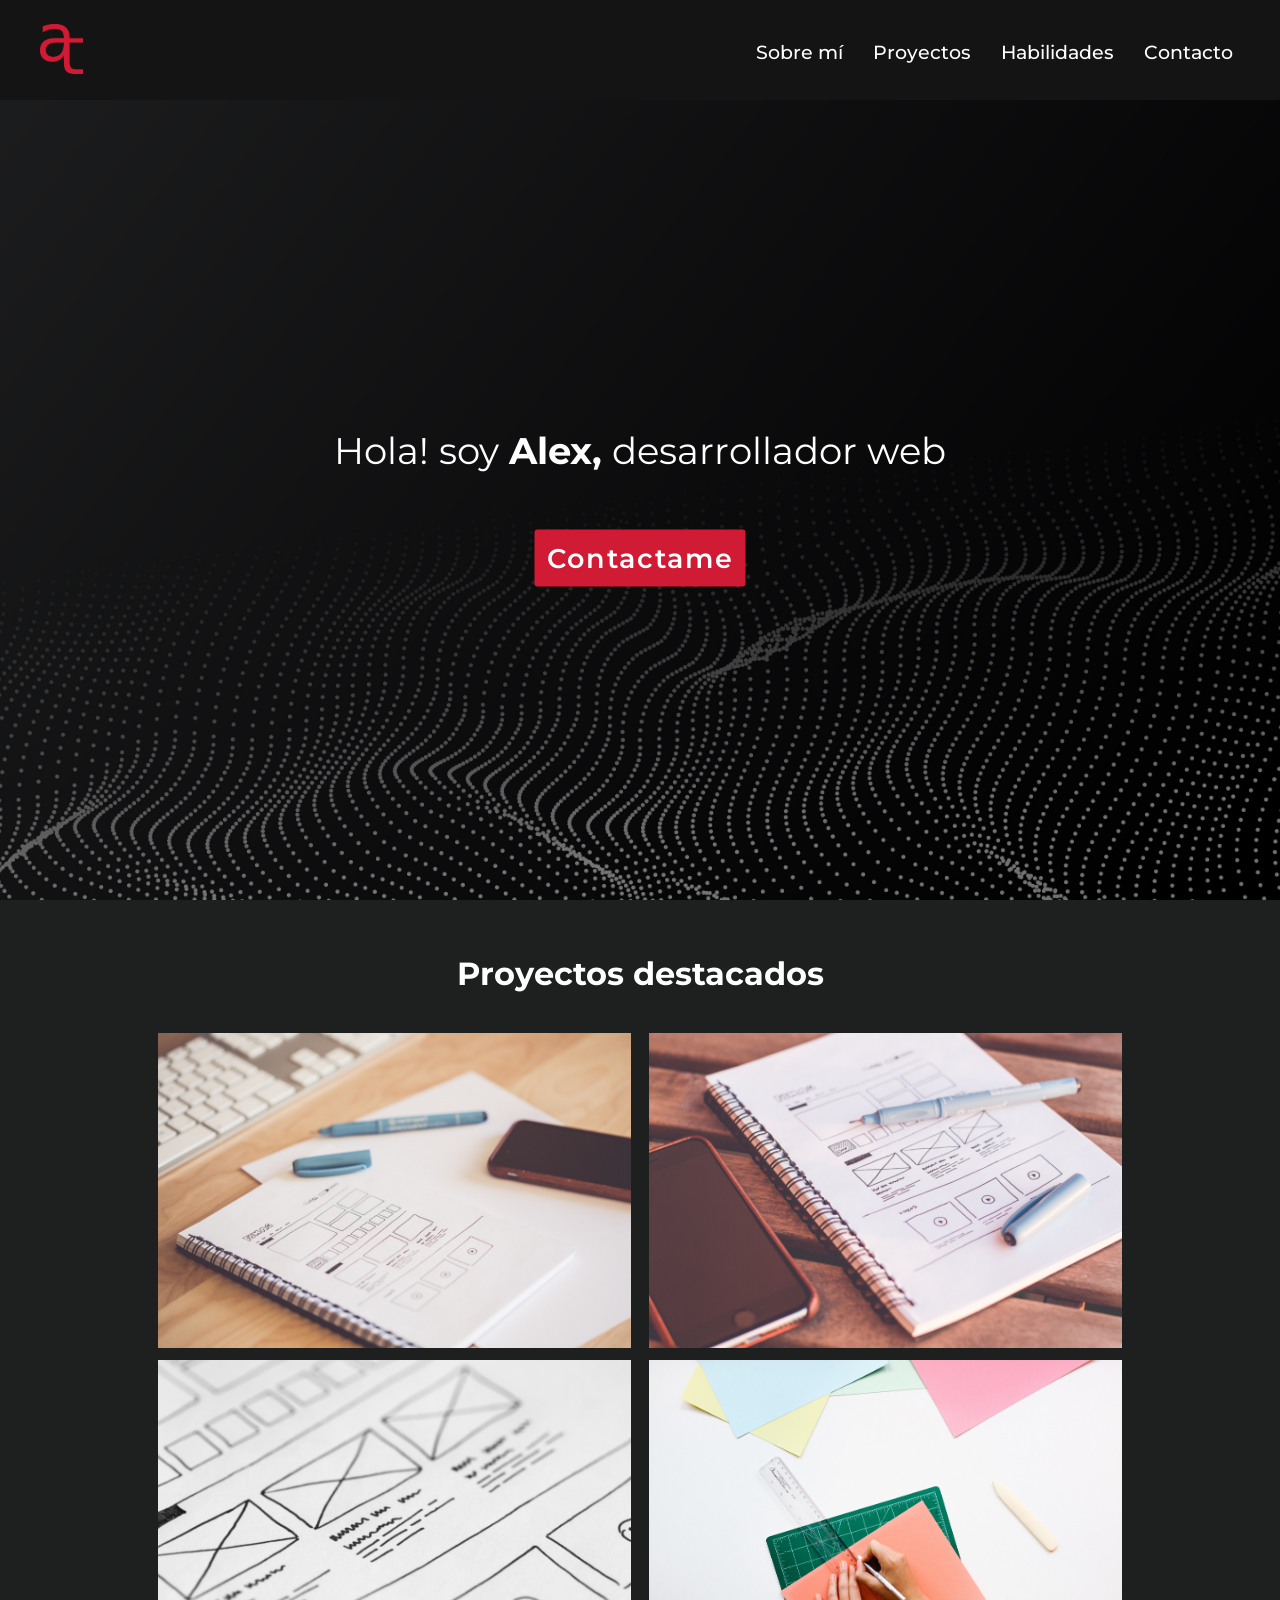
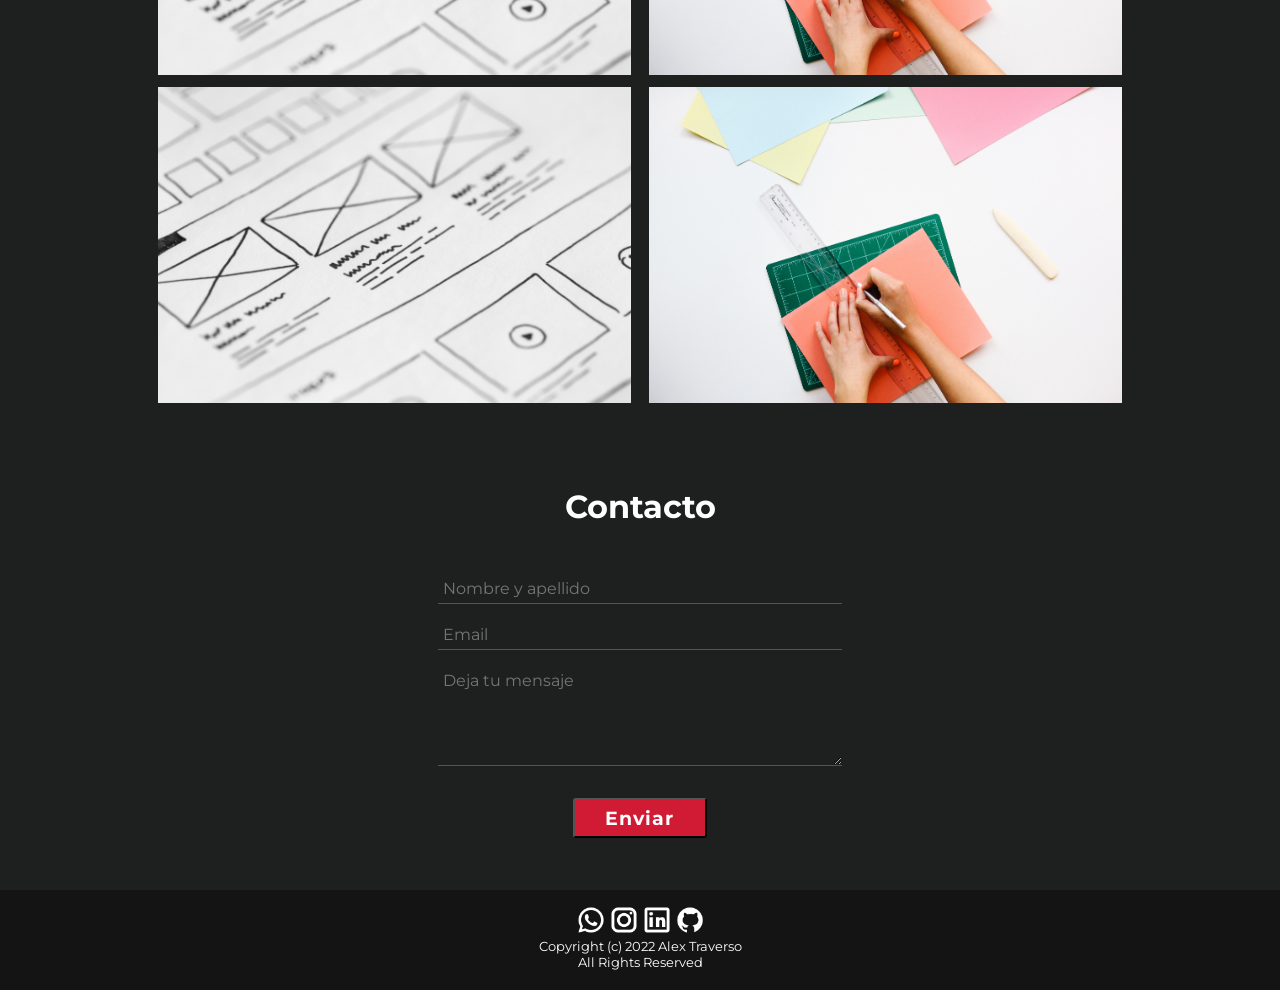
==== index.html @ 80f52146 "primer commit" ====
<!DOCTYPE html>
<html lang="es">
<head>
    <meta charset="UTF-8">
    <meta http-equiv="X-UA-Compatible" content="IE=edge">
    <meta name="viewport" content="width=device-width, initial-scale=1.0">
    <link href="styles/style.css" rel="stylesheet">
    <link rel="preconnect" href="https://fonts.googleapis.com">
<link rel="preconnect" href="https://fonts.gstatic.com" crossorigin>
<link href="https://fonts.googleapis.com/css2?family=Montserrat:ital,wght@0,100;0,200;0,300;0,400;0,500;0,600;0,700;0,800;0,900;1,100;1,200;1,300;1,400;1,500;1,600;1,700;1,800;1,900&display=swap" rel="stylesheet">
<link href="https://unpkg.com/aos@2.3.1/dist/aos.css" rel="stylesheet">
    <title>Alex Traverso</title>
</head>
<body>


        <header id="main-header">
        
            <a href='index.html'><img class="logo" src="images/logo.png" alt="logo"></a>
            
            <nav>
                <input type="checkbox" id="checkbox_toggle" />
                    <label for="checkbox_toggle" class="hamburger">&#9776;</label>

                <ul class="navegacion">
                    <li><a href="pages/sobremi.html">Sobre mí</a></li>
                    <li><a href="pages/proyectos.html">Proyectos</a></li>
                    <li><a href="pages/habilidades.html">Habilidades</a></li>
                    <li><a href="pages/contacto.html">Contacto</a></li>
                </ul>
            </nav>
        </header>


<div class="contenedorgeneral">

    <div class="banner__contenedor">
    <img class="banner__imagen" src="images/banner.jpg" alt="banner">
    <div class="texto__inicio">
        <h1 class="texto__saludo">Hola! soy <strong>Alex,</strong> desarrollador web</h1>
            <div class="contendor__boton">
                <a class="botoncontactame" target="blank" href='https://google.com'>Contactame</a>
            </div>
        </div>
    </div>
    
        <section class="proyectos__cajaindex">
            <h2 class="proyectos__titulo">Proyectos destacados</h2>

        <div class="proyectos__contenedorgrid">

            <div class="contenedor__trabajo">
            <a href='pages/proyectos.html'><img class="trabajodest trabajo1" src="images/trabajo1.jpg" alt="trabajo 1"></a>
            </div>

            <div class="contenedor__trabajo">
                <a href='pages/proyectos.html'><img  class="trabajodest trabajo2" src="images/trabajo2.jpg" alt="trabajo 2"></a>
            </div>

            <div class="contenedor__trabajo">
                <a href='pages/proyectos.html'><img class="trabajodest trabajo3" src="images/trabajo3.jpg" alt="trabajo 3"></a>
            </div>

            <div class="contenedor__trabajo">
                <a href='pages/proyectos.html'><img class="trabajodest trabajo4" src="images/trabajo4.jpg" alt="trabajo 4"></a>
            </div>

            <div class="contenedor__trabajo">
                <a href='pages/proyectos.html'><img class="trabajodest trabajo5" src="images/trabajo3.jpg" alt="trabajo 3"></a>
            </div>

            <div class="contenedor__trabajo">
                <a href='pages/proyectos.html'><img class="trabajodest trabajo6" src="images/trabajo4.jpg" alt="trabajo 4"></a>
            </div>
            
            </div>   
        </section>

    <section class="formulario">
<form action="enviar.php" method="post" enctype="application/x-www-form-urlencoded">
    <h2 class="formulario__titulo">Contacto</h2>
    <input class="formulario__nombre" type="text" required placeholder="Nombre y apellido"> 
    <input class="formulario__mail" type="email" required placeholder="Email">
    <textarea class="formulario__mensaje" type="text" placeholder="Deja tu mensaje"></textarea>
    <input class="formulario__enviar" type="submit" value="Enviar">
    
</form>
    </section>
    
</div>
    <footer>
        <div class="imagenesfooter">
            <a target="blank" href='https://web.whatsapp.com/'><img class="wppfooter" src="images/wpp.png" alt="whatsapp"></a>
            <a target="blank" href='https://www.instagram.com/'><img class="igfooter" src="images/ig.png" alt="instagram"></a>
            <a target="blank" href='https://www.linkedin.com/'><img class="lkfooter" src="images/linkedin.png" alt="linkedin"></a>
            <a target="blank" href='https://github.com/'><img class="githubfooter" src="images/github.png" alt="github"></a>
        </div>
        <p>Copyright (c) 2022 Alex Traverso <br>
            All Rights Reserved</p>
    </footer>
    
    <script src="https://unpkg.com/aos@2.3.1/dist/aos.js"></script>
    <script>
        AOS.init();
    </script>

    </body>
    
</html>
---- styles/style.css ----
*{
    margin: 0;
    padding: 0;
    box-sizing: border-box;
}

body {
    font-family: 'Montserrat', sans-serif;
    color: white;
    background-color: #1E2020;
}

.contenedorgeneral {
    min-height: calc(100vh - 100px - 100px);
}

#main-header {
    position: sticky; z-index: 2;
    width: 100%;
    top: 0;
    display: flex;
    align-items: center;
    color: #fff;
}

input[type=checkbox]{
    display: none;
}

.hamburger {
    display: none;
    font-size: 24px;
    user-select: none;
}

a {
    text-decoration: none;
    color: white;
}


nav {
    background-color: #141414;
    width: 100%;
    height: 100px;
}


nav ul {
    display: flex;
    align-content: center;
    justify-content: center;
    height: 100%;
    font-weight: 500;
    font-size: 1.2rem;
    float: right;
    margin-right: 2rem;
    list-style: none;
}

nav ul li {
    margin-top: 40px;
    display: block;
}
    
    nav ul li a {
        text-align: center;
        cursor: pointer;
        display: block;
        padding: 0 15px;
        text-decoration: none;
    }
    
        nav ul li a:hover {
            transform: scale(1.1);
            transition-duration: 0.5s;
            color: #D11B35;
        }


li {
    list-style: none;
    display: inline-block;
}

.logo{
    position: absolute;
    top: 0;
    margin-top: 1.5rem;
    margin-left: 2.5rem;
    height: 50%;
}

.active {
    font-weight: bold;
}

.texto__inicio{
    text-align: center;
}

.texto__saludo{
    font-weight: 400;
    font-size: 2.3rem;
    position: absolute;
    top: 50%;
    left: 50%;
    transform: translate(-50%, -50%);
}

.botoncontactame{
    font-size: 1.7rem;
    font-weight: 600;
    border: 2px solid #D11B35;
    background-color: #D11B35;
    border-radius: 3px;
    letter-spacing: 2px;
    padding: 10px;
    position: absolute;
    top: 62%;
    left: 50%;
    transform: translate(-50%, -50%);
}

.banner__imagen {
    height: calc(100vh - 100px);
    width: 100%;
    object-fit: cover;
}

.proyectos__cajaindex {
    margin: 0 auto;
    text-align: center;
    width: 95%;
}

.proyectos__contenedorgrid {
    margin: auto;
    width: 80%;
    display: grid;
    grid-template-columns: repeat(2, 1fr);
    grid-template-rows: repeat(3, 1fr);
    grid-gap: .5rem;
    
}

.proyectos__titulo {
    text-align: center;
    font-size: 2rem;
    margin: 50px 0 40px 0;
}

.contenedor__trabajo {
    margin: 0 auto;
} 

.trabajodest {
    width: 98%;
    transition: all 0.5s
}


.formulario {
    text-align: center;
    margin: 0 auto;
    margin-top: 5rem;
    margin-bottom: 2rem;
    width: 35%;
}

input {
    font-family: 'Montserrat', sans-serif;
}

textarea {
    font-family: 'Montserrat', sans-serif;
}

.formulario__titulo {
    text-align: center;
    font-size: 2rem;
    margin: 50px 0 40px 0;
}

.formulario__nombre {
color: #fff;
font-size: 16px;
width: 90%;
height: 30px;
border: 0;
padding: 5px;
margin: 8px;
background: transparent;
border-bottom: 1px solid #D11B35;
outline: none;
}

.formulario__mail {
color: #fff;
font-size: 16px;
width: 90%;
height: 30px;
border: 0;
padding: 5px;
margin: 8px;
background: transparent;
border-bottom: 1px solid #D11B35;
outline: none;
}

.formulario__mensaje {
color: #fff;
font-size: 16px;
width: 90%;
height: 100px;
border: 0;
padding: 5px;
margin: 8px;
background: transparent;
border-bottom: 1px solid #D11B35;
outline: none;
}

.formulario__enviar {
text-align: center;
font-size: 1.2rem;
font-weight: 700;
letter-spacing: 1px;
border-radius: 3px;
margin: 20px;
background:  #D11B35;
width: 30%;
height: 40px;
color: #fff;
cursor: pointer;
}


textarea {
    font-size: 1rem;
    width: 400px;
    border: none;
    padding: 5px;
    margin: 8px;
}

.textocontacto {
    margin: 0 auto;
    margin-top: 50px;
    padding: 8px;
    text-align: center;
    width: 65%;
}

.textocontacto__parrafo{
    text-align: justify;
    margin-top: 30px;
    height: 50px;
    font-size: 1.2rem;
}

.textocontacto__titulo{
    font-size: 2.2rem;
}

select {
    font-size: 12px;
    width: 100px;
    height: 25px;
}

.sobremi {
    text-align: center;
    margin: 0 auto;
    width: 65%;
}

.sobremi__titulo {
    margin-top: 30px;
    font-size: 2rem;
}

.sobremi__imagen{
    height: 400px;
    width: 400px;
    margin-top: 20px;
}

.sobremi__texto {
    text-align: left;
    margin: 30px 0 30px 0;
    height: 200px;
    font-size: 1.2rem;
}

.sobremi__caracteristicas {
    margin: 0 auto;
    display: flex;
    flex-direction: row;
    align-items: flex-start;
    justify-content: center;
    width: 100%;
    height: 15rem;
}

.cualidades{
    margin-top: 30px;
    height: 150px;
    width: 200px;
    text-align: center;
    transition-duration: 0.5s;
}

.cualidades__icono {
    margin: 20px 40px 20px 40px ;
    height: 90px;
}

.cualidades__titulo {
    font-size: 1.3rem;
    font-weight: 600;
    color: #fff;
    transition-duration: 0.5s;
}

.habilidades__lenguajes {
    margin-top: 5rem;
    width: 100%;
    height: auto;
    text-align: center;
}

.lenguajes__titulo {
    margin-bottom: 2.5rem;
    height: auto;
    font-size: 2rem;
}

.lenguajes__cuadro {
    margin: 20px auto;
}

.lenguajes__contenedor {
    height: auto;
    display: flex;
    flex-direction: column;
    align-items: center;
    justify-content: center;
}

.titulo__leng{
    font-size: 1.3rem;
    font-weight: 600;
    margin: .8rem;
}

.barra__caja {
    display: flex;
    flex-direction: column;
    align-items: center;
    justify-items: center;
    margin: 20px auto;
    width: 50%;
    height: auto;
}

.barra__fondo {
    display: flex;
    align-items: center;
    border: 2px solid #00000050;
    border-radius: 8px;
    outline: #D11B35 2px solid;
    background-color: #00000050;
    width: 90%;
    height: 100%;
}

.barra__contenido {
    justify-items: center;
    height: 100%;
    height: 99%;
    border: 1px solid #D11B35;
    border-radius: 5px;
    background-color: #D11B35;
}

.html {
    width: 90%;
}

.css {
    width: 80%;
}

.javascript {
    width: 10%;
}

.php {
    width: 20%;
}

.python {
    width: 50%;
}

.node {
    width: 10%;
}

.barra__num {
    display: flex;
    align-items: center;
    justify-content: center;
    font-size: 1.2rem;
    letter-spacing: .1rem;
    font-weight: 600;
    background-color: #D11B35;
    height: 100%;
}

.programas__titulo{
    text-align: center;
    font-size: 2rem;
}

.programas__imagenes{
    text-align: center;
    margin: 20px auto;
}

.habilidades__programas{
    margin-top: 5rem;
    width: 100%;
}

.programas__titulo {
    margin-bottom: 2.5rem;
    text-align: center;
}

.caja__tarjetas {
    display: grid;
    grid-template-columns: 1fr 1fr;
    border-radius: 15px;
    text-align: center;
    margin: 0 auto;
    width: 930px;
    height: 930px;
}

.caja__individual {
    margin: 25px auto;
    width: 300px;
    height: 250px;
    border: 3px solid #D11B35;
    border-radius: 15px;
    background-color: rgba(0, 0, 0, 0.5);
}

.titulo__programa {
    font-size: 1.2rem;
    font-weight: 600;
}

.bajada__programa {
    margin: 0 auto;
    width: 80%;
    font-size: 1.1rem;
    font-weight: 300;
}

.caja__individual__contenido {
    width: 100%;
    height: 100%;
}

.programa__logo{
    margin: 25px auto;
    height: 50px;
}

.proyectos__contenedor{
    text-align: center;
    display: flex;
    flex-direction: column;
    margin: 10px auto;
    width: 95%;
    height: 2000px;
}

.proyecto__contenedor {
    margin: 2rem auto;
    width: 96%;
    height: 400px;
    overflow: hidden;
    border: #D11B35 solid 3px;
    border-radius: 15px;
    background-color: rgba(0, 0, 0, 0.5);
    transition-duration: 0.5s;
}

.proyecto__contenedor:hover {
    transform: scale(1.02);
    transition-duration: 0.5s;
}

.proyecto__contenido{
    position: relative;
    width: 100%;
    height: 100%;
}

.proyecto__textos__right {
    display: block;
    float: right;
    width: 50%;
    height: 400px;
}

.proyecto__textos__left {
    display: block;
    float: left;
    width: 50%;
    height: 400px;
}


.proyecto__titulo__right {
    margin-top: 50px;
    font-weight:600;
    position: absolute;
    font-size: 1.7rem;
    text-align: center;
    width: 50%;
}

.proyecto__bajada__right {
    margin-top: 50px;
    font-size: 1.1rem;
    position: absolute;
    top: 55px;
    right: 2.5%;
    text-align: justify;
    width: 45%;
    height: 280px;
}

.proyecto__titulo__left {
    margin-top: 50px;
    font-weight:600;
    position: absolute;
    font-size: 1.7rem;
    text-align: center;
    width: 50%;
}

.proyecto__bajada__left {
    margin-top: 50px;
    margin-top: 50px;
    font-size: 1.1rem;
    position: absolute;
    top: 55px;
    left: 2.5%;
    text-align: justify;
    width: 45%;
    height: 280px;
}


.proyecto1__img {
    display:block;
    width: 50%;
    float: left;
}

.proyecto2__img {
    display:block;
    width: 50%;
    float: right;
}

.proyecto3__img {
    display:block;
    width: 50%;
    float: left;
}

.proyecto4__img {
    display:block;
    width: 50%;
    float: right;
}


footer {
    position: absolute;
    font-size: 10pt;
    padding-top: 3px;
    display: block;
    background-color: #141414;
    width: 100%;
    height: 100px;
    text-align: center;
}

.wppfooter{
width: 30px;
height: 30px;
}
.igfooter{
width: 30px;
height: 30px;
}
.lkfooter{
width: 30px;
height: 30px;
}
.githubfooter{
width: 30px;
height: 30px;
}

.imagenesfooter{
margin-top: 12px;
}


@media only screen and (max-width: 576px) {

    /* BARRA DE NAVEGACION */

    .navegacion { 
        display:none;
        position: absolute;
        background-color:#1E2020;
        height: 250px;
        width: 100%;
        text-align: center;
        margin-top: 1.7rem;
    }

    .navegacion li:hover {
        display: inline-block;
        transition: 0.3s ease;
    }

    .navegacion li + li {
        margin-top: 1rem;
    }

    input[type=checkbox]:checked ~ .navegacion{
        display: block;
    }

    .hamburger {
        font-size: 2.3rem;
        margin-top: 1.5rem;
        width: 2rem;
        display: block;
        margin-left: 88%;
    }

    /* SECCION INDEX */

    .proyectos__contenedorgrid {
        grid-template-columns: 1fr;
    }
    
    .trabajodest {
        width: 100%;
    }
    .formulario {
        width: 90%;
    }

    .botoncontactame{
        margin-top: 70px;
    }
    
    /* SECCION PROYECTOS */
    
    .proyectos__contenedor{
        position: relative;
        display: flex;
        flex-direction: column;
        flex-wrap: wrap;
        height: 100%;
    }
    
    .proyecto__contenedor {
        width: 90%;
        height: 760px;
        
    }
    
    .proyecto__textos__right { 
        width: 100%;
        float: none;
    }
    
    .proyecto__titulo__right {
        margin-bottom: 10px;
        width: 100%;
    }
    
    .proyecto__bajada__right {
        left: 5%;
        width: 90%; 
    }
    .proyecto__textos__left {
        width: 100%;
        float: none;
    }
    
    .proyecto__titulo__left {
        margin-bottom: 10px;
        width: 100%;
    }
    
    .proyecto__bajada__left {
        left: 5%;
        width: 90%; 
    }
    
    .proyecto1__img {
        margin: 10px auto;
        width: 90%;
        float: none; 
    }

    .proyecto2__img {
        margin: 10px auto;
        width: 90%;
        float: none; 
    }

    .proyecto3__img {
        margin: 10px auto;
        width: 90%;
        float: none; 
    }

    .proyecto4__img {
        margin: 10px auto;
        width: 90%;
        float: none; 
    }


    /* SECCION CONTACTO */

    .textocontacto {
        width: 80%;
        display: flex;
        flex-direction: column;
        align-items: center;
        justify-content: center;
    }
    
    .textocontacto__parrafo{
        height: auto;
    }
    

    /* SECCION SOBRE MI */
    
    .sobremi {
        text-align: center;
        margin: 0 auto;
        width: 80%;
    }
    
    .sobremi__titulo {
        margin-top: 30px;
        font-size: 2rem;
    }

    .sobremi__imagen{
        height: auto;
        width: auto;
        max-width: 100%;
        max-height: 100%;
    }
    
    .sobremi__texto {
        margin: 0 auto;
        width: 90%;
        height: auto;
    }
    
    .sobremi__caracteristicas {
        display: flex;
        flex-direction: row;
        flex-wrap: wrap;
        align-items: center;
        justify-content: center;
        margin: 0 auto;
        width: 100%;
        height: auto;
    }
    
    .cualidades{
        margin-top: 3rem;
        width: 50%;
        display: flex;
        flex-direction: column;
        align-items: center;
        justify-content: center;
    }
    
    .cualidades__icono {
        margin: 5px auto;
        height: 75%;
    }
    
    .cualidades__titulo {
        font-size: 1.4rem;
    }
    
    /* SECCION HABILIDADES */
    
    .barra__caja {
        width: 80%;
    }
    
    .barra__fondo {
        background-color: #00000050;
        width: 90%;
        height: 30px;
    }
    
    .barra__contenido {
        justify-items: center;
        height: 100%;
        height: 30px;
        background-color: #D11B35;
    }
    
    .barra__num {
        font-size: 1.1rem;
    }

    .programas__titulo{
        text-align: center;
        font-size: 2rem;
    }
    
    .habilidades__programas{
        display: flex;
        flex-direction: column;
        flex-wrap: wrap;
    }
    
    .caja__tarjetas {
        width: 90%;
        height: auto;
        display: grid;
        grid-template-columns: 1fr;
    }
    
    .caja__individual {
        margin: 25px auto;
        width: 80%;
        height: 260px;
    }
    
    .titulo__programa {
        font-size: 1.4rem;
    }
    
    .bajada__programa {
        font-size: 1.3rem;
    }
    
    .programa__logo{
        height: 70px;
    }

}
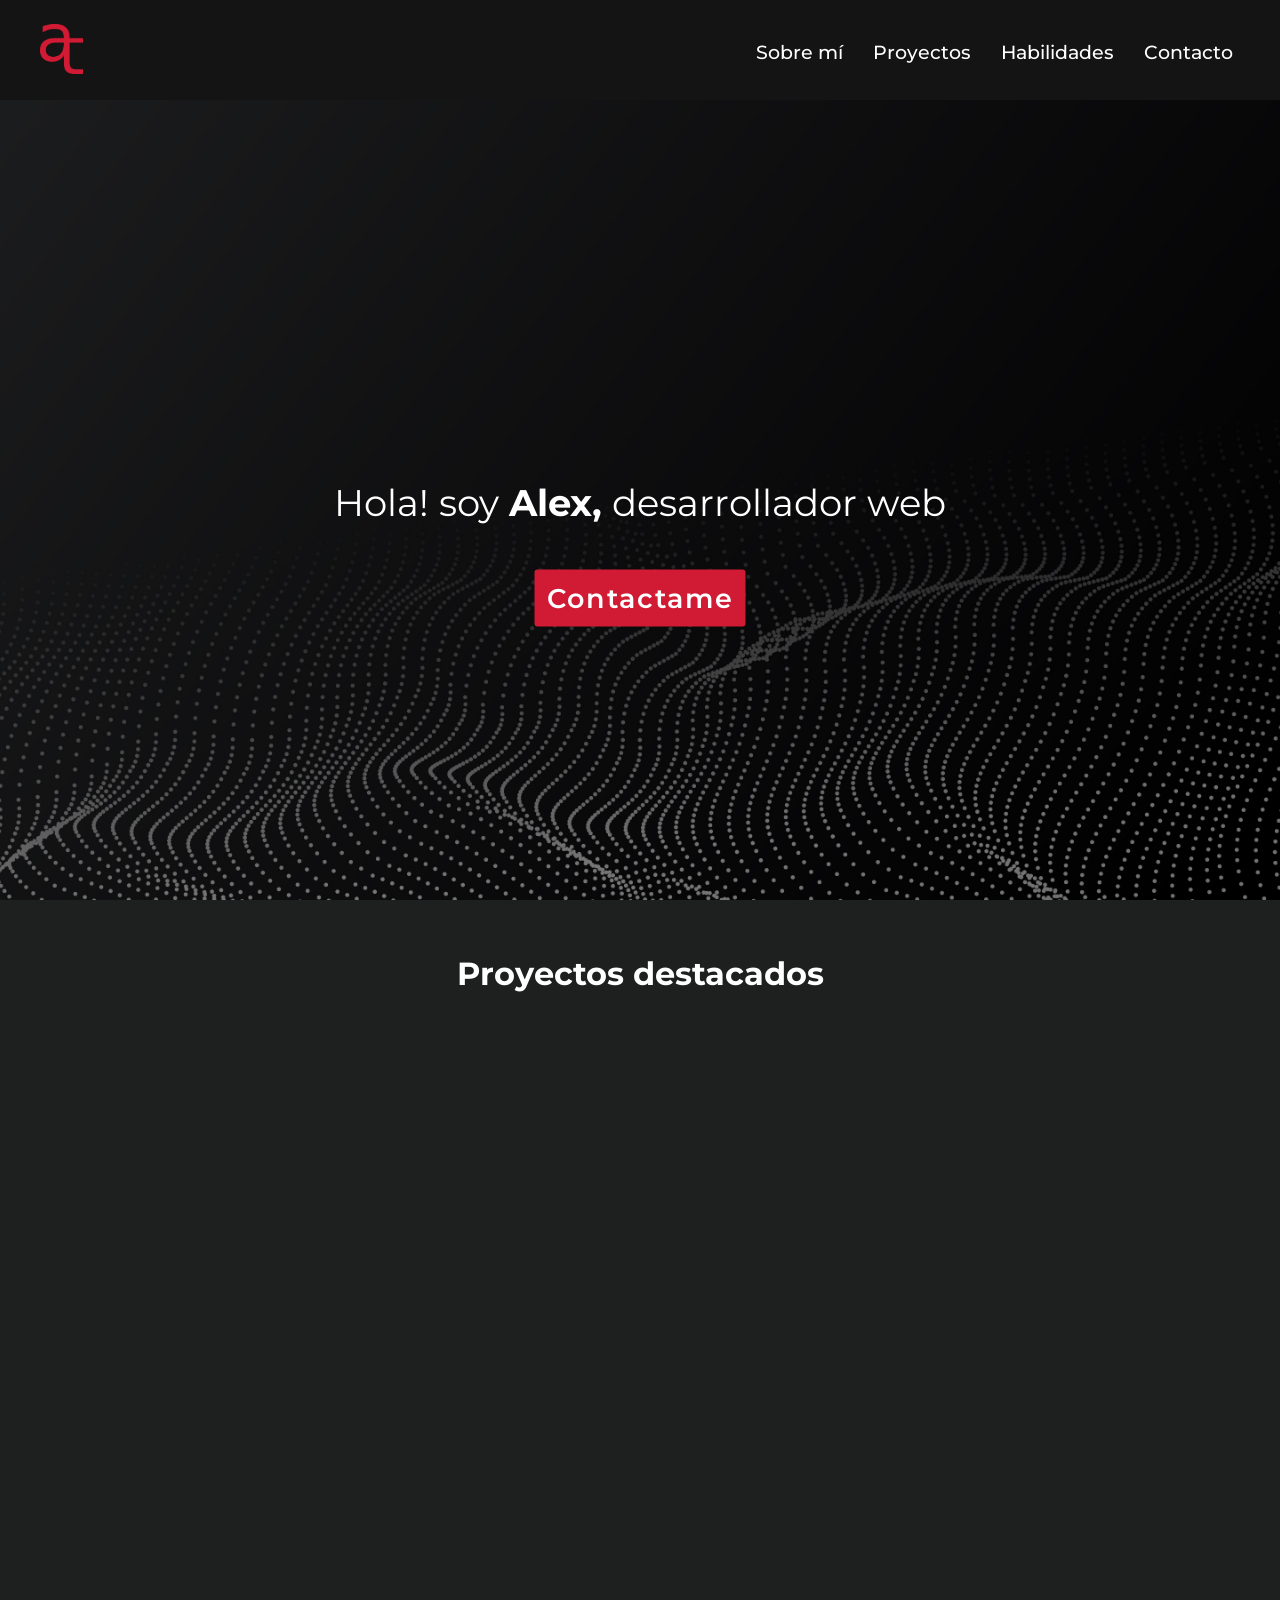
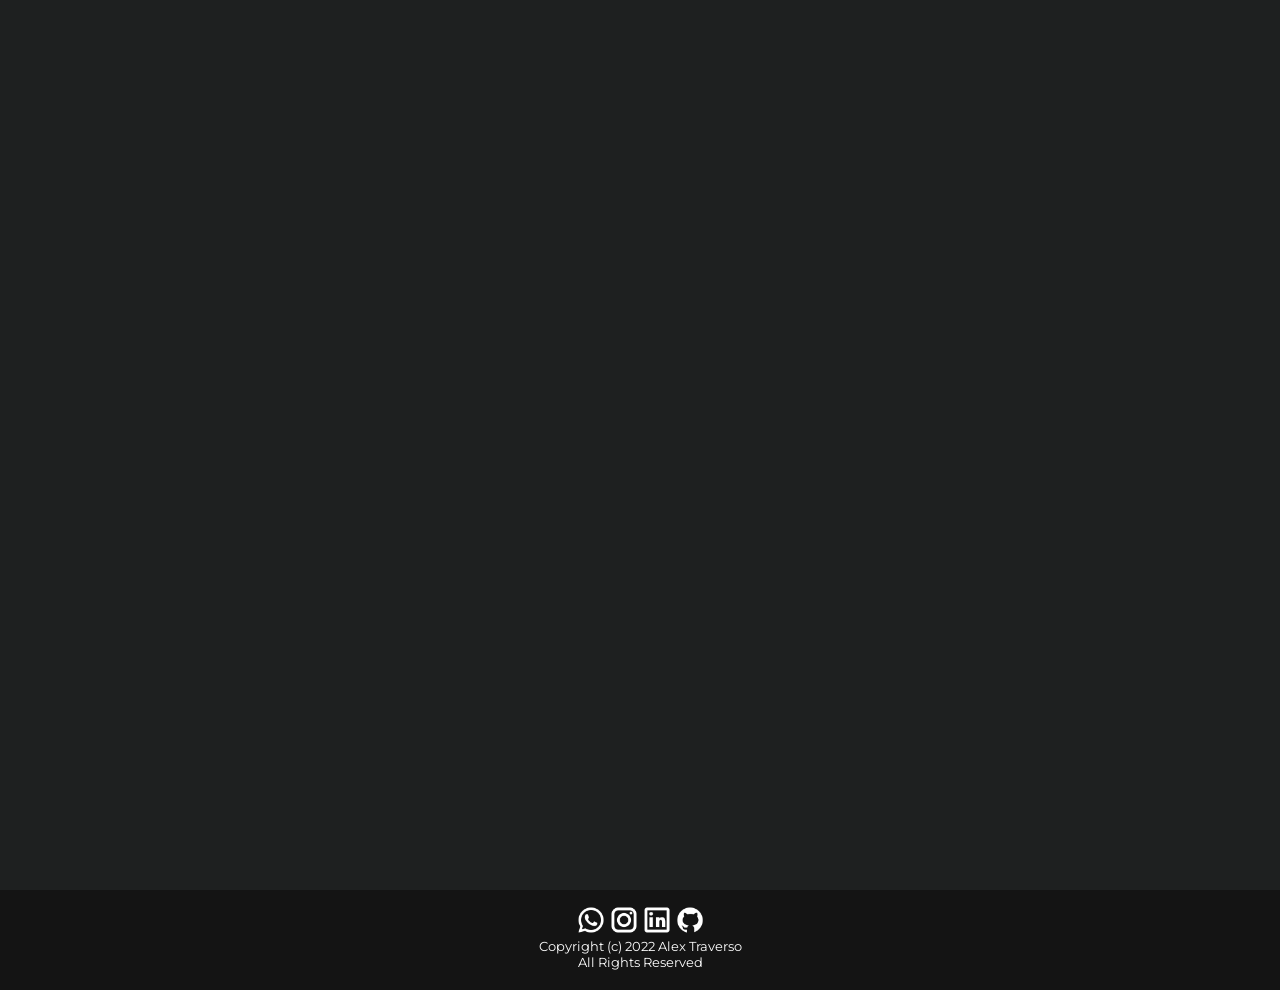
==== commit 6880bee0: "agregue animaciones al index" ====
--- a/index.html
+++ b/index.html
@@ -14,7 +14,7 @@
 <body>
 
 
-        <header id="main-header">
+        <header id="main-header" data-aos="zoom-in" data-aos-duration="600">
         
             <a href='index.html'><img class="logo" src="images/logo.png" alt="logo"></a>
             
@@ -34,7 +34,7 @@
 
 <div class="contenedorgeneral">
 
-    <div class="banner__contenedor">
+    <div class="banner__contenedor" data-aos="zoom-in" data-aos-duration="600">
     <img class="banner__imagen" src="images/banner.jpg" alt="banner">
     <div class="texto__inicio">
         <h1 class="texto__saludo">Hola! soy <strong>Alex,</strong> desarrollador web</h1>
@@ -49,34 +49,34 @@
 
         <div class="proyectos__contenedorgrid">
 
-            <div class="contenedor__trabajo">
+            <div class="contenedor__trabajo" data-aos="zoom-in" data-aos-duration="700">
             <a href='pages/proyectos.html'><img class="trabajodest trabajo1" src="images/trabajo1.jpg" alt="trabajo 1"></a>
             </div>
 
-            <div class="contenedor__trabajo">
+            <div class="contenedor__trabajo" data-aos="zoom-in" data-aos-duration="700">
                 <a href='pages/proyectos.html'><img  class="trabajodest trabajo2" src="images/trabajo2.jpg" alt="trabajo 2"></a>
             </div>
 
-            <div class="contenedor__trabajo">
+            <div class="contenedor__trabajo" data-aos="zoom-in" data-aos-duration="700">
                 <a href='pages/proyectos.html'><img class="trabajodest trabajo3" src="images/trabajo3.jpg" alt="trabajo 3"></a>
             </div>
 
-            <div class="contenedor__trabajo">
+            <div class="contenedor__trabajo" data-aos="zoom-in" data-aos-duration="700">
                 <a href='pages/proyectos.html'><img class="trabajodest trabajo4" src="images/trabajo4.jpg" alt="trabajo 4"></a>
             </div>
 
-            <div class="contenedor__trabajo">
+            <div class="contenedor__trabajo" data-aos="zoom-in" data-aos-duration="700">
                 <a href='pages/proyectos.html'><img class="trabajodest trabajo5" src="images/trabajo3.jpg" alt="trabajo 3"></a>
             </div>
 
-            <div class="contenedor__trabajo">
+            <div class="contenedor__trabajo" data-aos="zoom-in" data-aos-duration="700">
                 <a href='pages/proyectos.html'><img class="trabajodest trabajo6" src="images/trabajo4.jpg" alt="trabajo 4"></a>
             </div>
             
             </div>   
         </section>
 
-    <section class="formulario">
+    <section class="formulario" data-aos="zoom-in" data-aos-duration="700">
 <form action="enviar.php" method="post" enctype="application/x-www-form-urlencoded">
     <h2 class="formulario__titulo">Contacto</h2>
     <input class="formulario__nombre" type="text" required placeholder="Nombre y apellido"> 
--- a/styles/style.css
+++ b/styles/style.css
@@ -122,10 +122,26 @@
     transform: translate(-50%, -50%);
 }
 
+.botoncontactame:hover {
+    font-size: 1.9em;
+    transition: all 0.5s;
+}
+
 .banner__imagen {
     height: calc(100vh - 100px);
     width: 100%;
     object-fit: cover;
+}
+
+.banner__contenedor {
+    animation: 2s aparicion 1; 
+    transform-origin: top;
+}
+
+@keyframes aparicion
+{
+    0% { opacity: 0; }
+    50% { opacity: 0.8; }
 }
 
 .proyectos__cajaindex {
@@ -159,6 +175,10 @@
     transition: all 0.5s
 }
 
+.trabajodest:hover {
+    transform: scale(1.03);
+    transition: all 0.5s;
+}
 
 .formulario {
     text-align: center;
